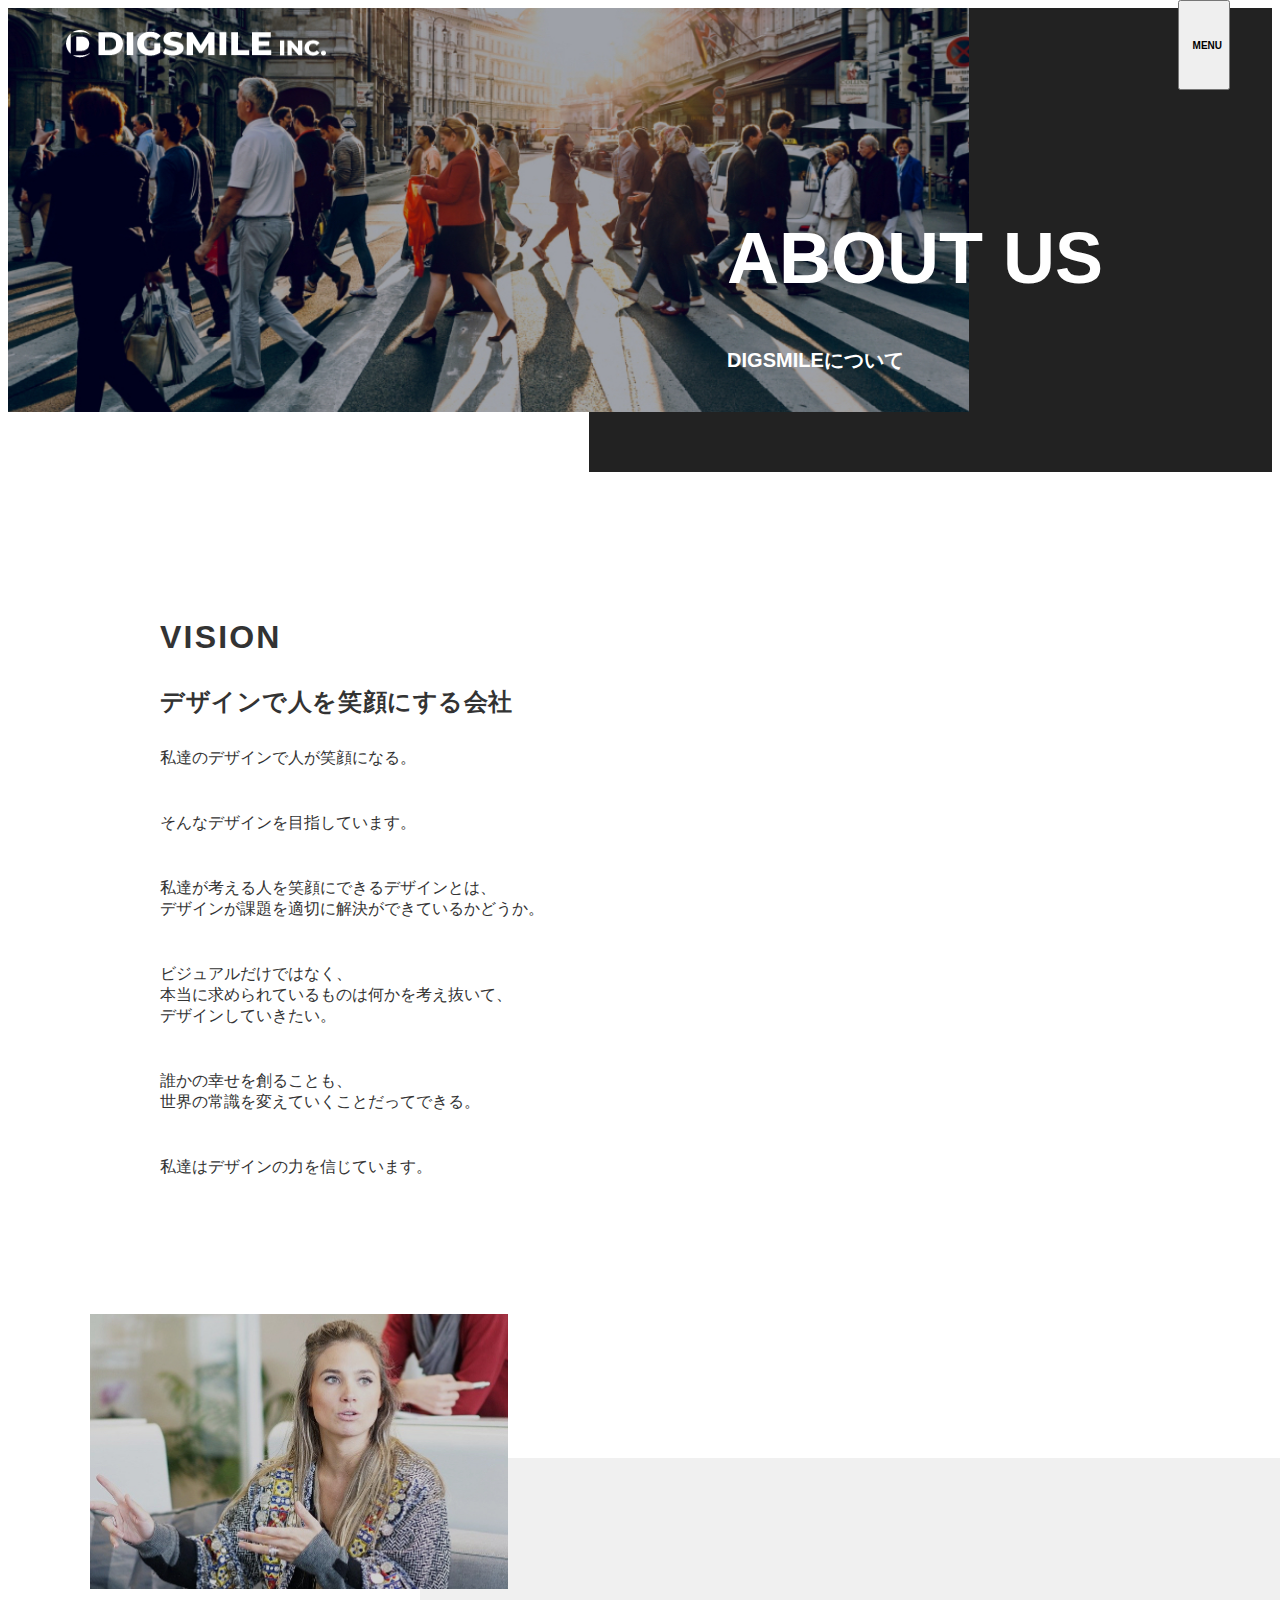
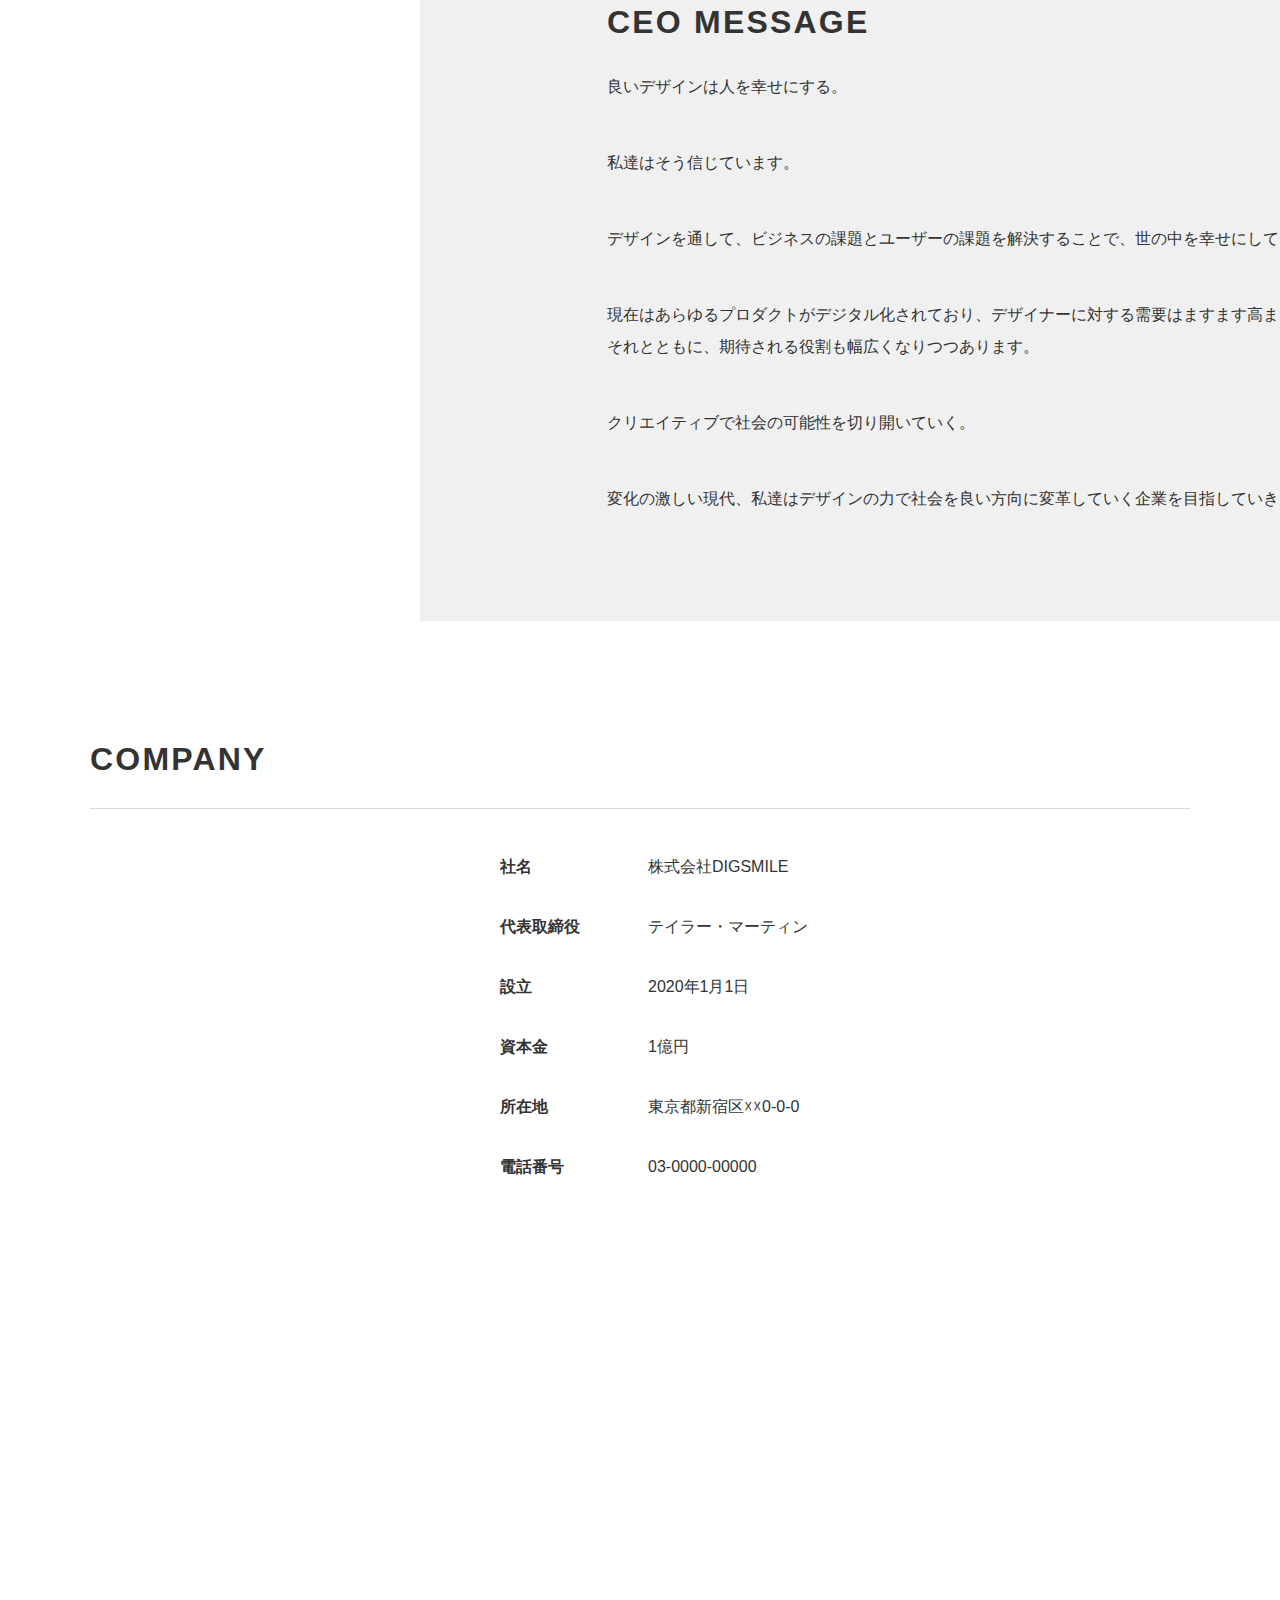
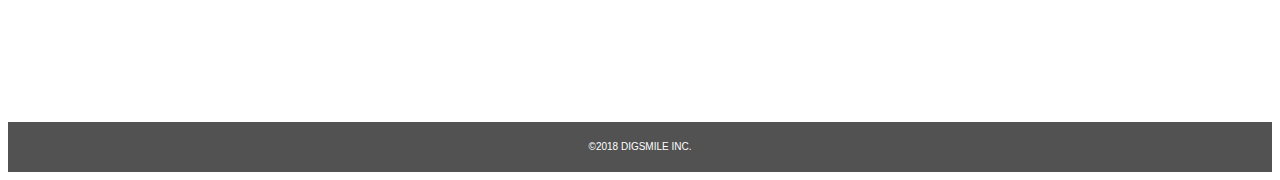
==== about/index.html @ a59a8553 "about usページPC版からスマホ版まで作成 ・scriptを外ファイルに移動" ====
<!DOCTYPE html>
<html>
  <head>
    <meta charset="utf-8">
    <meta name="description" content="">
    <meta name="author" content="エイトデザイン">
    <meta name="viewport" content="width=device-width, initial-scale=1.0">
    <title>クリスタLP | about | byエイトコーディング</title>
    <link rel="stylesheet" href="../css/destyle.css">
    <link rel="stylesheet" href="../css/stylesheet.css">
    <link rel="stylesheet" href="../css/responsive.css">
    <link rel="stylesheet" href="https://use.fontawesome.com/releases/v5.15.3/css/all.css" integrity="sha384-SZXxX4whJ79/gErwcOYf+zWLeJdY/qpuqC4cAa9rOGUstPomtqpuNWT9wdPEn2fk" crossorigin="anonymous">
  </head>

  <body>

    <!-- ■ヘッダー -->
    <header>
      <!-- ロゴ -->
      <img src="../images/site-logo.png" alt="" class="headLogo">

      <!-- ハンバーガーメニュー -->
      <button class="menu" id="menu">
        <h4><i class="menuBar fas fa-bars"></i>MENU</h4>
      </button>

      <!-- ナビゲーションメニュー -->
      <nav class="nav_menu">
        <img src="../images/navLogo.png" alt="ロゴ">
        <a href="#vision">VISION</a>
        <a href="#ceo_message">CEO MESSAGE</a>
        <a href="#company">COMPANY</a>
        <a href="../index.html">GO HOME</a>
        
      </nav>

      <!-- 背景マスク要素 -->
      <span class="burger-musk"></span>
    </header>

    <!-- ■FV -->
    <section class="about_sec01">

      <!-- FVメインイメージ -->
      <div class="boxbackground">

        <div class="fv_text">
          <h1>ABOUT US</h1>
          <p>DIGSMILEについて</p>
        </div>

      </div>
    </section>

    <!-- ■VISION -->
    <section class="about_sec02" id="vision">
      <div class="container">

        <h2 class="subTitle">VISION</h2>

        <h3>デザインで人を笑顔にする会社</h3>

        <p>私達のデザインで人が笑顔になる。</p>

        <p>そんなデザインを目指しています。</p>

        <p>私達が考える人を笑顔にできるデザインとは、<br>
          デザインが課題を適切に解決ができているかどうか。</p>

        <p>ビジュアルだけではなく、<br>
          本当に求められているものは何かを考え抜いて、<br>
          デザインしていきたい。</p>
          
        <p>誰かの幸せを創ることも、<br>
          世界の常識を変えていくことだってできる。</p>
          
        <p>私達はデザインの力を信じています。</p>
          
      </div>

    </section>

    <!-- ■CEO MESSAGE -->
    <section class="about_sec03" id="ceo_message">
      <div class="container">
        <div class="messageImg"></div>

        <div class="ceoMessageText_wrapper bgGray">
          <h2 class="subTitle">CEO MESSAGE</h2>
          <p>良いデザインは人を幸せにする。</p>
          <p>私達はそう信じています。</p>
          <p>デザインを通して、ビジネスの課題とユーザーの課題を解決することで、世の中を幸せにしていきたい。</p>
          <p>現在はあらゆるプロダクトがデジタル化されており、デザイナーに対する需要はますます高まっています。それとともに、期待される役割も幅広くなりつつあります。</p>
          <p>クリエイティブで社会の可能性を切り開いていく。</p>
          <p>変化の激しい現代、私達はデザインの力で社会を良い方向に変革していく企業を目指していきます。</p>

        </div>

      </div>

    </section>

    <!-- ■COMPANY -->
    <section class="about_sec04" id="company">
      <div class="container">
        <h2 class="subTitle">COMPANY</h2>

        <div class="companyDetails">
          <table>
            <tr>
              <th>社名</th>
              <td>株式会社DIGSMILE</td>
            </tr>
            <tr>
              <th>代表取締役</th>
              <td>テイラー・マーティン</td>
            </tr>
            <tr>
              <th>設立</th>
              <td>2020年1月1日</td>
            </tr>
            <tr>
              <th>資本金</th>
              <td>1億円</td>
            </tr>
            <tr>
              <th>所在地</th>
              <td>東京都新宿区☓☓0-0-0</td>
            </tr>
            <tr>
              <th>電話番号</th>
              <td>03-0000-00000</td>
            </tr>
          </table>
          
        </div>

        <iframe src="https://www.google.com/maps/embed?pb=!1m18!1m12!1m3!1d103680.06391303611!2d139.63915710915873!3d35.70156846284405!2m3!1f0!2f0!3f0!3m2!1i1024!2i768!4f13.1!3m3!1m2!1s0x60188d2059b7fd4b%3A0xec61c68fe232efd2!2z5p2x5Lqs6YO95paw5a6_5Yy6!5e0!3m2!1sja!2sjp!4v1624422711307!5m2!1sja!2sjp" width="100%" style="border:0;" allowfullscreen="" loading="lazy"></iframe>

      </div>
    </section>


    <!-- ■フッター -->
    <footer>
      <p>©2018 DIGSMILE INC.</p>
    </footer>

    <script src="https://code.jquery.com/jquery-3.6.0.min.js" integrity="sha256-/xUj+3OJU5yExlq6GSYGSHk7tPXikynS7ogEvDej/m4=" crossorigin="anonymous"></script>
    <script src="../js/script.js"></script>

  </body>
</html>
---- css/stylesheet.css ----
@charset "UTF-8";
body {
  font-family: Montserrat, "Noto Sans JP", sans-serif;
  text-align: center;
  color: #333333;
}

body p, body a, body td {
  font-family: "Noto Sans JP", 游ゴシック体, sans-serif;
}

body .nav_menu > a {
  font-family: Montserrat, "Noto Sans JP", sans-serif;
}

body .container {
  max-width: 1100px;
  margin: 0 auto;
}

.subTitle {
  font-size: 32px;
  letter-spacing: 2.2px;
}

.readmoreBtn {
  display: inline-block;
  width: 160px;
  height: 36px;
  line-height: 36px;
  text-align: center;
  background: black;
  color: white;
  font-size: 12px;
}

.bgGray {
  background-color: #F0F0F0;
}

body.noscroll {
  overflow: hidden;
}

.nav_menu.open {
  -webkit-transform: translateX(0);
          transform: translateX(0);
  opacity: 1;
  -webkit-transition: opacity .3s,-webkit-transform .3s;
  transition: opacity .3s,-webkit-transform .3s;
  transition: transform .3s,opacity .3s;
  transition: transform .3s,opacity .3s,-webkit-transform .3s;
}

.burger-musk {
  display: none;
  height: 100vh;
  width: 100vw;
  position: fixed;
  top: 0;
  left: 0;
  background-color: rgba(0, 0, 0, 0.5);
  z-index: 1;
}

header {
  position: fixed;
  top: 0px;
  z-index: 10;
  background-color: rgba(0, 0, 0, 0);
  color: #fff;
  line-height: 90px;
  height: 90px;
  width: 100%;
  display: -webkit-box;
  display: -ms-flexbox;
  display: flex;
  -webkit-box-pack: justify;
      -ms-flex-pack: justify;
          justify-content: space-between;
}

header .headLogo {
  width: 260px;
  height: 28.2px;
  margin-top: 30px;
  margin-left: 58px;
}

header .menu {
  z-index: 10;
  margin-right: 58px;
  font-weight: bold;
}

header .menu h4 {
  font-size: 10px;
}

header .menu h4 .menuBar {
  margin-right: 7px;
}

header .nav_menu {
  position: fixed;
  top: 0;
  right: 0;
  z-index: 2;
  -webkit-transform: translateX(100%);
          transform: translateX(100%);
  opacity: 0;
  -webkit-transition: opacity .3s,-webkit-transform .3s;
  transition: opacity .3s,-webkit-transform .3s;
  transition: transform .3s,opacity .3s;
  transition: transform .3s,opacity .3s,-webkit-transform .3s;
  background-color: rgba(0, 0, 0, 0.7);
  width: 520px;
  height: 100vh;
  padding-top: 180px;
  display: -webkit-box;
  display: -ms-flexbox;
  display: flex;
  -webkit-box-orient: vertical;
  -webkit-box-direction: normal;
      -ms-flex-direction: column;
          flex-direction: column;
  -webkit-box-align: center;
      -ms-flex-align: center;
          align-items: center;
  -webkit-box-pack: start;
      -ms-flex-pack: start;
          justify-content: flex-start;
  margin: 0 auto;
}

header .nav_menu img {
  width: 42px;
  height: auto;
}

header .nav_menu a {
  line-height: 55px;
  font-size: 20px;
  letter-spacing: 1.3px;
}

.sec01 {
  height: 740px;
  position: relative;
}

.sec01::before {
  content: "";
  display: block;
  position: absolute;
  top: 0;
  right: 0;
  background-color: #222;
  width: 50%;
  height: 100%;
  z-index: -1;
}

.sec01 .boxbackground {
  position: relative;
  width: 76%;
  height: 87%;
  background-image: url("../images/kv-img.jpg");
  background-size: cover;
  background-position: center;
  z-index: 1;
}

.sec01 .boxbackground::before {
  content: "";
  position: absolute;
  width: 100%;
  height: 100%;
  background: rgba(0, 0, 0, 0.34);
  top: 0;
  left: 0;
}

.sec01 .fv_text {
  position: absolute;
  top: 161px;
  right: -14%;
  text-align: left;
  color: white;
  font-size: 20px;
  font-weight: bold;
  z-index: 1;
}

.sec01 .fv_text h1 {
  font-size: 72px;
}

.sec02 {
  margin-top: 120px;
}

.sec02 .container {
  padding-left: 0;
  padding-right: 0;
}

.sec02 .container .about_boxImage {
  position: relative;
  height: 607px;
  width: 100%;
  background-image: url("../images/aboutusImage.jpg");
  background-size: cover;
  background-position: center;
}

.sec02 .container .about_boxImage::before {
  content: "";
  position: absolute;
  width: 100%;
  height: 100%;
  background: rgba(0, 0, 0, 0.27);
  top: 0;
  left: 0;
}

.sec02 .container .aboutText_wrapper {
  position: absolute;
  top: 110px;
  left: 50px;
  padding: 50px 30px;
  width: 590px;
  text-align: left;
  background: rgba(255, 255, 255, 0.95);
}

.sec02 .container .aboutText_wrapper h2 {
  padding-bottom: 25px;
}

.sec02 .container .aboutText_wrapper p {
  line-height: 2;
  font-size: 16px;
}

.sec02 .container .aboutText_wrapper .readmoreBtn {
  margin: 25px 0;
}

.sec03 {
  padding-top: 80px;
  padding-bottom: 60px;
  position: relative;
}

.sec03 .container .imageBords {
  display: -webkit-box;
  display: -ms-flexbox;
  display: flex;
}

.sec03 .container .imageBords .imageBord {
  text-align: left;
  width: 520px;
}

.sec03 .container .imageBords .imageBord h2 {
  line-height: 1.2;
  margin-bottom: 30px;
}

.sec03 .container .imageBords .imageBord .imageBox {
  background-size: cover;
  background-position: center;
  width: 100%;
  height: 350px;
}

.sec03 .container .imageBords .imageBord .worksImage {
  background-image: url("../images/worksImage.jpg");
}

.sec03 .container .imageBords .imageBord .cultureImage {
  background-image: url("../images/cultureImage.jpg");
}

.sec03 .container .imageBords .imageBord p {
  font-size: 16px;
  margin: 30px 0;
}

.sec03 .container .imageBords .imageBord .readmoreBtn {
  margin: 0;
}

.sec03 .container .imageBords .imageBord + .imageBord {
  margin-left: 60px;
}

.sec03::before {
  content: "";
  display: block;
  position: absolute;
  left: 0;
  bottom: 0;
  background-color: #F0F0F0;
  width: 100%;
  height: 771px;
  z-index: -1;
}

.sec04 {
  padding: 60px 0;
}

.sec04 .container {
  margin: 0 auto;
  text-align: left;
}

.sec04 .container .topicsList {
  margin-left: 400px;
}

.sec04 .container .topicsList .topics {
  margin-top: 32px;
  padding-bottom: 12px;
  border-bottom: 1px solid #DDDDDD;
}

.sec04 .container .topicsList .topics .topicsDate {
  font-size: 10px;
  color: #CECECE;
  margin-bottom: 13px;
}

.sec04 .container .positionRight {
  text-align: right;
}

.sec04 .container .positionRight .readmoreBtn {
  margin-top: 30px;
}

.sec05 {
  padding: 60px 0 120px;
}

.sec05 .container .contact_wrapper {
  display: -webkit-box;
  display: -ms-flexbox;
  display: flex;
  -webkit-box-pack: justify;
      -ms-flex-pack: justify;
          justify-content: space-between;
}

.sec05 .container .contact_wrapper .contactText_wrapper {
  margin-top: 72px;
  margin-right: 80px;
  text-align: left;
}

.sec05 .container .contact_wrapper .contactText_wrapper .subTitle {
  margin-bottom: 30px;
}

.sec05 .container .contact_wrapper .contactText_wrapper p {
  line-height: 2;
}

.sec05 .container .contact_wrapper .contactText_wrapper .readmoreBtn {
  margin-top: 30px;
}

.sec05 .container .contact_wrapper .contactImage {
  position: relative;
  width: 93%;
  padding-top: 35%;
  background-image: url("../images/contactImage.jpg");
  background-size: cover;
  background-position: top;
}

.sec05 .container .contact_wrapper .contactImage::before {
  content: "";
  position: absolute;
  width: 100%;
  height: 100%;
  background: rgba(0, 0, 0, 0.26);
  top: 0;
  left: 0;
}

footer {
  background-color: #525252;
  color: #fff;
  height: 50px;
  line-height: 50px;
  font-size: 10px;
}

.about_sec01 {
  height: 464px;
  position: relative;
}

.about_sec01::before {
  content: "";
  display: block;
  position: absolute;
  top: 0;
  right: 0;
  background-color: #222;
  width: 54%;
  height: 100%;
  z-index: -1;
}

.about_sec01 .boxbackground {
  position: relative;
  width: 76%;
  height: 87%;
  background-image: url("../images/heading-img.jpg");
  background-size: cover;
  background-position: center;
  z-index: 1;
}

.about_sec01 .fv_text {
  position: absolute;
  top: 161px;
  right: -14%;
  text-align: left;
  color: white;
  font-size: 20px;
  font-weight: bold;
  z-index: 1;
}

.about_sec01 .fv_text h1 {
  font-size: 72px;
}

.about_sec02 .container {
  padding: 120px 0 120px 140px;
  text-align: left;
}

.about_sec02 .container .subTitle {
  margin-bottom: 30px;
}

.about_sec02 .container h3 {
  font-size: 24px;
  font-weight: bold;
  letter-spacing: 0.024em;
  margin-bottom: 30px;
}

.about_sec02 .container p + p {
  margin-top: 44px;
}

.about_sec03 {
  margin-bottom: 120px;
}

.about_sec03 .container .messageImg {
  position: relative;
  height: 144px;
}

.about_sec03 .container .messageImg::before {
  content: "";
  background-image: url(../images/ceo-img.jpg);
  background-position: center;
  background-size: cover;
  width: 38%;
  padding-top: 25%;
  position: absolute;
  top: 0;
  left: 0;
  z-index: 1;
}

.about_sec03 .container .ceoMessageText_wrapper {
  text-align: left;
  padding: 120px 17% 90px;
  margin-left: 30%;
  width: 70%;
}

.about_sec03 .container .ceoMessageText_wrapper .subTitle {
  margin-bottom: 30px;
}

.about_sec03 .container .ceoMessageText_wrapper p {
  line-height: 2;
}

.about_sec03 .container .ceoMessageText_wrapper p + p {
  margin-top: 44px;
}

.about_sec04 {
  margin-bottom: 120px;
}

.about_sec04 .container {
  text-align: left;
}

.about_sec04 .container .subTitle {
  padding-bottom: 30px;
  border-bottom: 1px solid #DDDDDD;
}

.about_sec04 .container .companyDetails {
  margin-left: 37%;
  margin-bottom: 40px;
}

.about_sec04 .container .companyDetails table {
  width: 100%;
}

.about_sec04 .container .companyDetails table tr {
  height: 56px;
  line-height: 56px;
  border-bottom: 1px solid #DDDDDD;
}

.about_sec04 .container .companyDetails table tr th {
  width: 144px;
}

.about_sec04 .container iframe {
  height: 360px;
}
/*# sourceMappingURL=stylesheet.css.map */
---- css/responsive.css ----
@media (max-width: 1100px) and (min-width: 767px) {
  .container {
    max-width: 90%;
    padding: 0 5%;
  }
}

@media (max-width: 768px) {
  header .headLogo {
    width: 189px;
    height: 20.6px;
    margin-top: 33px;
    margin-left: 30px;
  }
  header .nav_menu {
    width: 70vw;
  }
  .sec01 {
    height: 1024px;
  }
  .sec01::before {
    width: 73%;
  }
  .sec01 .boxbackground {
    width: 78%;
  }
  .sec01 .fv_text {
    top: 330px;
    right: -14%;
    font-size: 16px;
  }
  .sec01 .fv_text h1 {
    font-size: 56px;
  }
  .sec02 .container .about_boxImage {
    width: 100%;
  }
  .sec02 .container .aboutText_wrapper {
    top: auto;
    left: auto;
    margin: 7% 10%;
    padding: auto;
    width: 80%;
  }
  .sec02 .container .aboutText_wrapper h2 {
    padding-bottom: 25px;
  }
  .sec02 .container .aboutText_wrapper p {
    line-height: 2;
    font-size: 16px;
  }
  .sec02 .container .aboutText_wrapper .readmoreBtn {
    margin: 25px 0;
  }
  .sec03 {
    padding-top: 80px;
    padding-bottom: 60px;
  }
  .sec03 .container .imageBords {
    -webkit-box-orient: vertical;
    -webkit-box-direction: normal;
        -ms-flex-direction: column;
            flex-direction: column;
  }
  .sec03 .container .imageBords .imageBord {
    margin: 0 10%;
    width: 80%;
  }
  .sec03 .container .imageBords .imageBord .imageBox {
    height: 350px;
  }
  .sec03 .container .imageBords .imageBord .readmoreBtn {
    margin: 0;
  }
  .sec03 .container .imageBords .imageBord + .imageBord {
    margin-left: 10%;
    margin-top: 80px;
  }
  .sec03::before {
    height: 100%;
  }
  .sec04 {
    padding: 40px 0;
  }
  .sec04 .container {
    margin: 0 10%;
  }
  .sec04 .container .topicsList {
    margin-left: 0;
  }
  .sec04 .container .positionRight {
    text-align: left;
  }
  .sec05 {
    padding: 40px 0 80px;
  }
  .sec05 .container .contact_wrapper {
    -webkit-box-orient: vertical;
    -webkit-box-direction: reverse;
        -ms-flex-direction: column-reverse;
            flex-direction: column-reverse;
  }
  .sec05 .container .contact_wrapper .contactText_wrapper {
    margin-top: 30px;
    margin-right: 80px;
    text-align: left;
  }
  .sec05 .container .contact_wrapper .contactText_wrapper .subTitle {
    margin-bottom: 30px;
  }
  .sec05 .container .contact_wrapper .contactText_wrapper p {
    line-height: 2;
  }
  .sec05 .container .contact_wrapper .contactText_wrapper .readmoreBtn {
    margin-top: 30px;
  }
  .sec05 .container .contact_wrapper .contactImage {
    width: 84%;
    height: 390px;
  }
  .about_sec01 {
    height: 615px;
  }
  .about_sec01 .fv_text {
    top: 220px;
  }
  .about_sec01 .fv_text h1 {
    font-size: 52px;
  }
  .about_sec01 .fv_text p {
    font-size: 16px;
  }
  .about_sec02 .container {
    padding: 80px 0 80px 150px;
  }
  .about_sec02 .container h3 {
    font-size: 24px;
    font-weight: normal;
  }
  .about_sec02 .container p {
    font-size: 14px;
  }
  .about_sec02 .container p + p {
    margin-top: 30px;
  }
  .about_sec03 {
    margin-bottom: 80px;
  }
  .about_sec03 .container {
    padding: 0 4%;
  }
  .about_sec03 .container .messageImg {
    position: relative;
    height: 131px;
  }
  .about_sec03 .container .messageImg::before {
    width: 46%;
    padding-top: 31%;
  }
  .about_sec03 .container .ceoMessageText_wrapper {
    padding: 110px 6% 90px;
  }
  .about_sec03 .container .ceoMessageText_wrapper .subTitle {
    margin-bottom: 30px;
  }
  .about_sec03 .container .ceoMessageText_wrapper p {
    line-height: 1.7;
  }
  .about_sec03 .container .ceoMessageText_wrapper p + p {
    margin-top: 40px;
  }
  .about_sec04 {
    margin-bottom: 80px;
  }
  .about_sec04 .container {
    padding: 0 4%;
  }
  .about_sec04 .container .companyDetails table tr th {
    font-weight: normal;
  }
  .about_sec04 .container iframe {
    height: 230px;
  }
}

@media (max-width: 375px) {
  .subTitle {
    font-size: 28px;
    letter-spacing: 2.2px;
  }
  .readmoreBtn {
    width: 160px;
    height: 36px;
    line-height: 36px;
    font-size: 12px;
  }
  header {
    line-height: 60px;
    height: 60px;
  }
  header .headLogo {
    width: 189px;
    height: 20.6px;
    margin-top: 19.8px;
    margin-left: 15px;
  }
  header .menu {
    margin-right: 15px;
  }
  header .nav_menu {
    width: 100vw;
  }
  .sec01 {
    height: 667px;
  }
  .sec01::before {
    width: 73%;
  }
  .sec01 .boxbackground {
    width: 75%;
    height: 87%;
  }
  .sec01 .fv_text {
    top: 178px;
    right: -21%;
    font-size: 16px;
  }
  .sec01 .fv_text h1 {
    font-size: 56px;
  }
  .sec02 {
    margin-top: 78px;
  }
  .sec02 .container .about_boxImage {
    height: 541px;
    width: 100%;
  }
  .sec02 .container .aboutText_wrapper {
    margin: 13% 3%;
    padding: 50px 15px 50px 30px;
    height: auto;
    width: 94%;
  }
  .sec02 .container .aboutText_wrapper h2 {
    padding-bottom: 25px;
  }
  .sec02 .container .aboutText_wrapper p {
    font-size: 14px;
  }
  .sec02 .container .aboutText_wrapper .readmoreBtn {
    margin: 0;
    margin-top: 25px;
  }
  .sec03 {
    padding-top: 40px;
    padding-bottom: 0;
  }
  .sec03 .container .imageBords .imageBord {
    padding-bottom: 40px;
    margin: 0 3%;
    width: 94%;
  }
  .sec03 .container .imageBords .imageBord .imageBox {
    height: 0;
    padding-top: 65%;
  }
  .sec03 .container .imageBords .imageBord .readmoreBtn {
    margin: 0;
  }
  .sec03 .container .imageBords .imageBord + .imageBord {
    margin-left: 3%;
    margin-top: 0;
  }
  .sec04 .container {
    margin: 0 3%;
  }
  .sec04 .container .topicsList {
    margin-top: 32px;
  }
  .sec04 .container .topicsList .topics {
    margin-top: 0;
    margin-bottom: 24px;
  }
  .sec04 .container .topicsList .topics p {
    font-size: 12px;
  }
  .sec04 .container .positionRight .readmoreBtn {
    margin-top: 6px;
  }
  .sec05 .container {
    padding: 40px 3% 40px;
  }
  .sec05 .container .contact_wrapper .contactText_wrapper {
    margin-right: 0;
  }
  .sec05 .container .contact_wrapper .contactImage {
    width: 100%;
    height: 0;
    padding-top: 67%;
  }
  .about_sec01 {
    height: 449px;
  }
  .about_sec01 .fv_text {
    top: 149px;
    right: -19%;
  }
  .about_sec02 .container {
    padding: 80px 4% 80px;
  }
  .about_sec03 {
    margin-bottom: 80px;
  }
  .about_sec03 .container {
    padding: 0 4%;
  }
  .about_sec03 .container .messageImg {
    height: 131px;
  }
  .about_sec03 .container .messageImg::before {
    width: 100%;
    padding-top: 71%;
    left: -4%;
  }
  .about_sec03 .container .ceoMessageText_wrapper {
    padding: 126px 6% 80px;
    margin-left: auto;
    width: auto;
  }
  .about_sec03 .container .ceoMessageText_wrapper .subTitle {
    margin-bottom: 30px;
  }
  .about_sec03 .container .ceoMessageText_wrapper p + p {
    margin-top: 40px;
  }
  .about_sec04 .container .companyDetails {
    margin-left: auto;
  }
  .about_sec04 .container iframe {
    height: 470px;
  }
}
/*# sourceMappingURL=responsive.css.map */
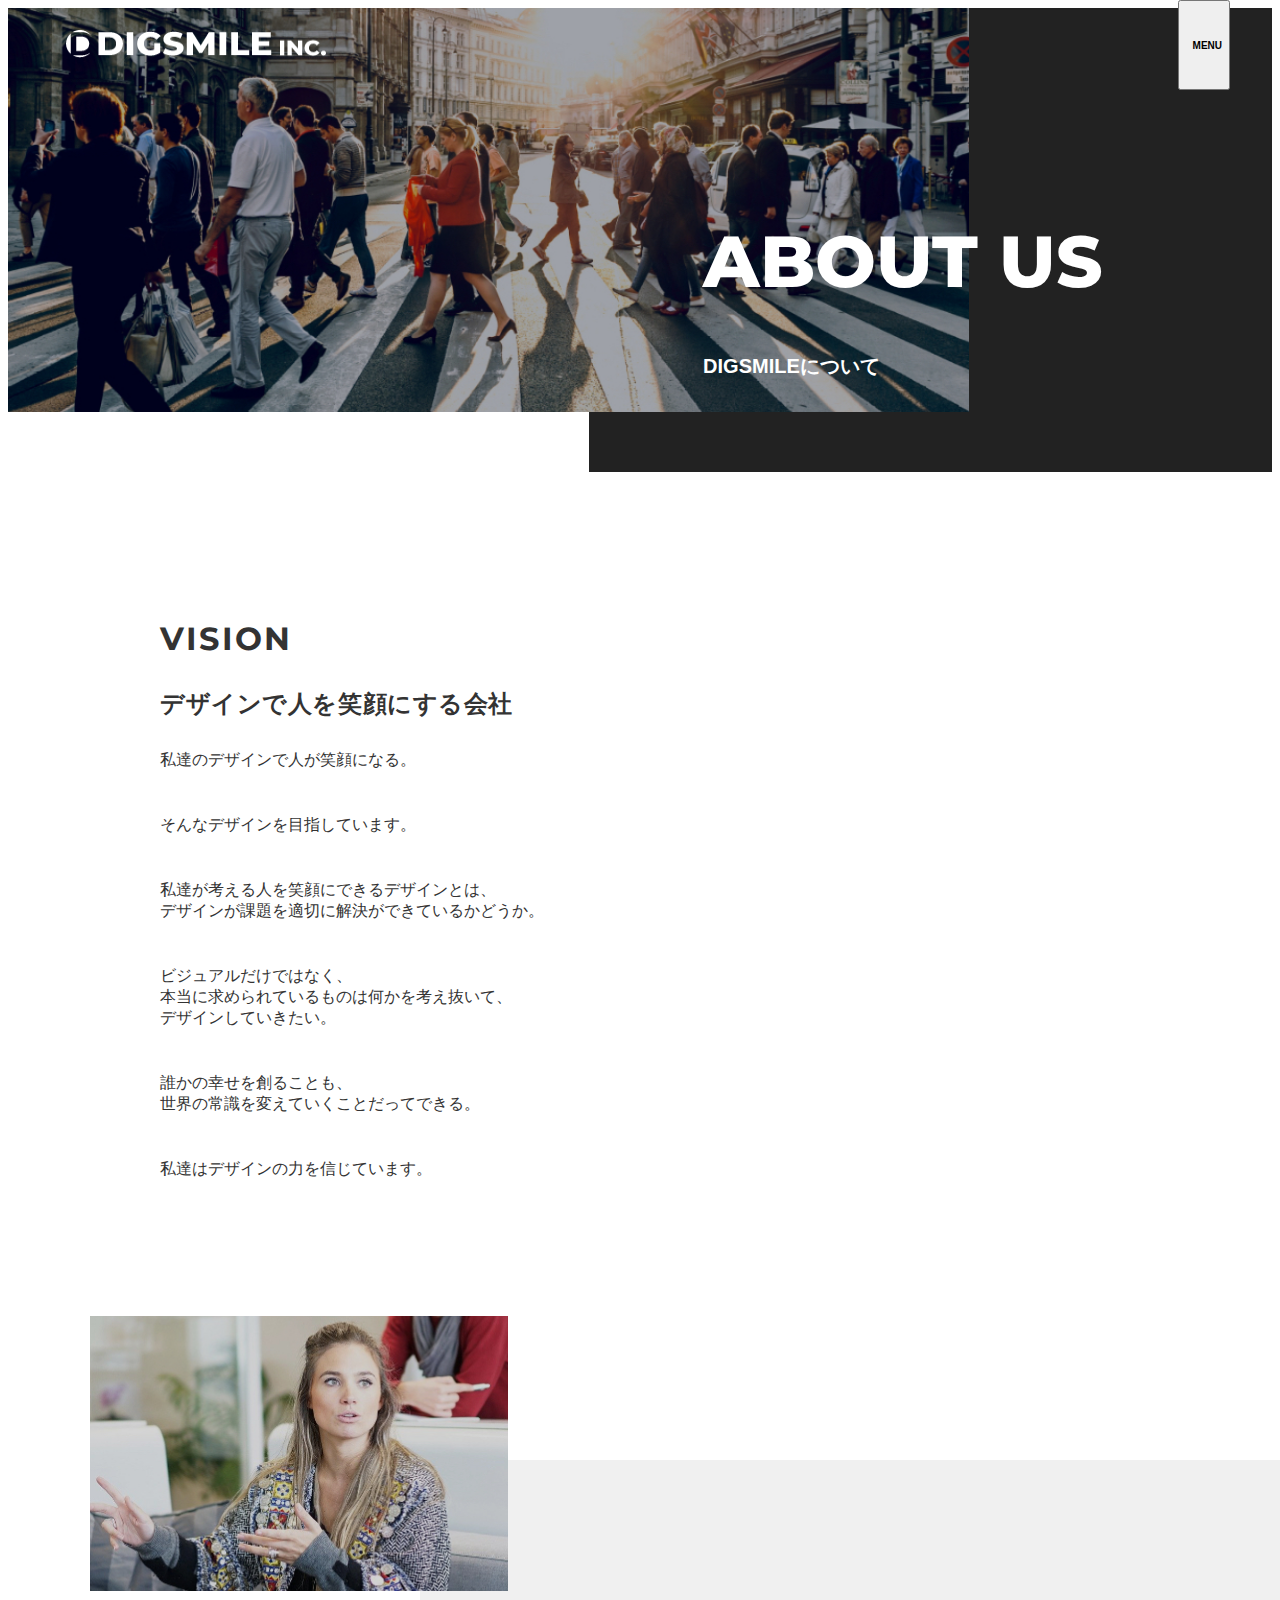
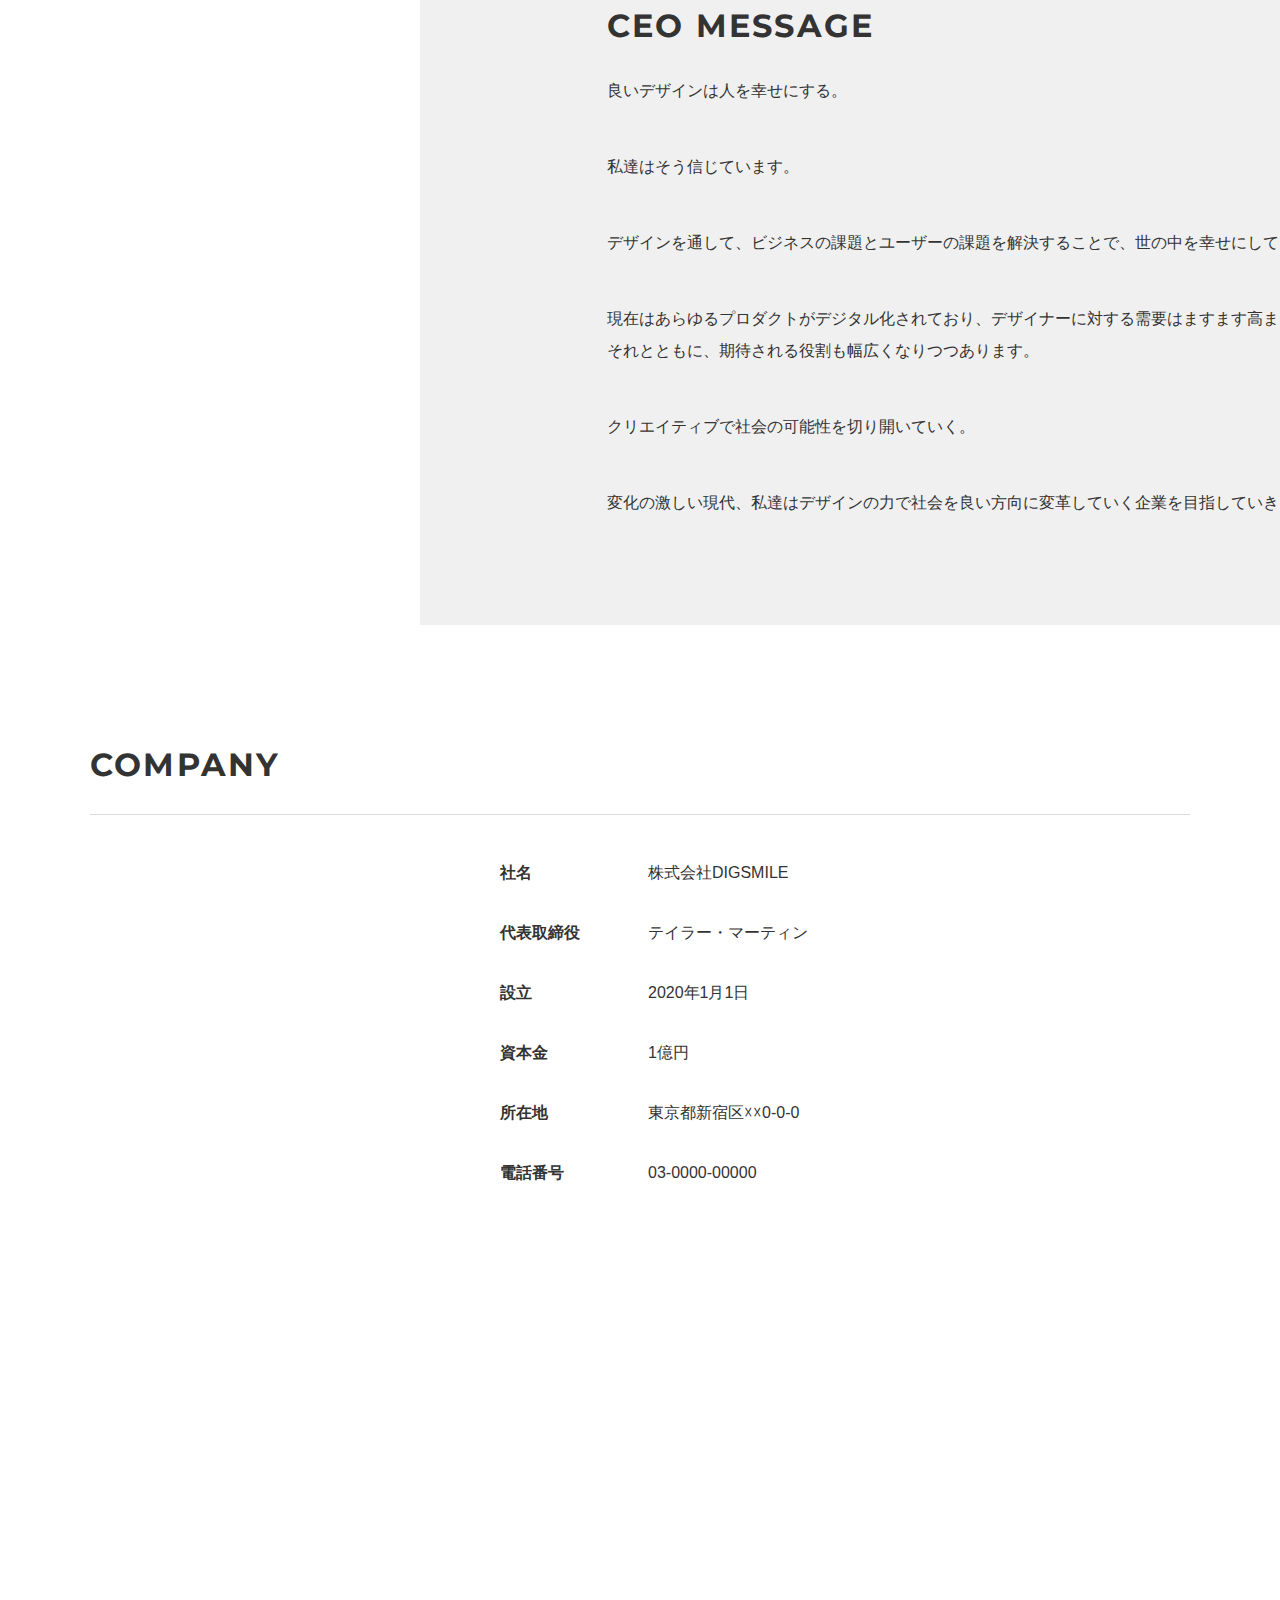
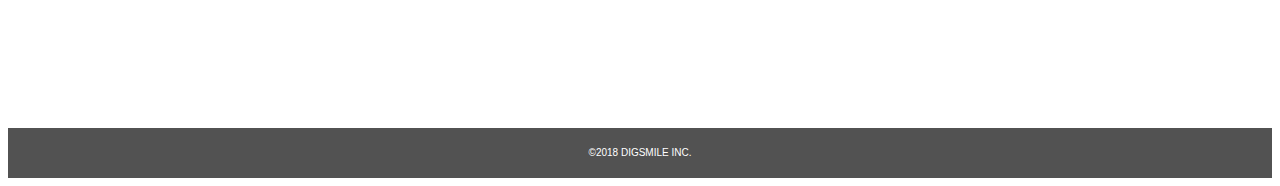
==== commit d3d7378f: "googleFonts適用" ====
--- a/about/index.html
+++ b/about/index.html
@@ -10,8 +10,14 @@
     <link rel="stylesheet" href="../css/stylesheet.css">
     <link rel="stylesheet" href="../css/responsive.css">
     <link rel="stylesheet" href="https://use.fontawesome.com/releases/v5.15.3/css/all.css" integrity="sha384-SZXxX4whJ79/gErwcOYf+zWLeJdY/qpuqC4cAa9rOGUstPomtqpuNWT9wdPEn2fk" crossorigin="anonymous">
+
+    <!-- googleFonts -->
+    <link rel="preconnect" href="https://fonts.googleapis.com">
+    <link rel="preconnect" href="https://fonts.gstatic.com" crossorigin>
+    <link href="https://fonts.googleapis.com/css2?family=Montserrat:wght@400;500;600;700;800;900&family=Noto+Sans+JP:wght@400;500;700&display=swap" rel="stylesheet">
   </head>
 
+  <!-- 何故かこのぺージがGitHubPagesで404になる -->
   <body>
 
     <!-- ■ヘッダー -->
@@ -39,7 +45,7 @@
     </header>
 
     <!-- ■FV -->
-    <section class="about_sec01">
+    <section class="about_sec01 subPageFv">
 
       <!-- FVメインイメージ -->
       <div class="boxbackground">
--- a/css/stylesheet.css
+++ b/css/stylesheet.css
@@ -1,16 +1,20 @@
 @charset "UTF-8";
 body {
-  font-family: Montserrat, "Noto Sans JP", sans-serif;
+  font-family: Montserrat, "Noto Sans", sans-serif;
   text-align: center;
   color: #333333;
 }
 
-body p, body a, body td {
-  font-family: "Noto Sans JP", 游ゴシック体, sans-serif;
+body p, body a, body td, body textarea, body .textBox, body label {
+  font-family: "Noto Sans", 游ゴシック体, sans-serif;
 }
 
 body .nav_menu > a {
-  font-family: Montserrat, "Noto Sans JP", sans-serif;
+  font-family: Montserrat, "Noto Sans", sans-serif;
+}
+
+body .Montserrat {
+  font-family: Montserrat;
 }
 
 body .container {
@@ -20,6 +24,7 @@
 
 .subTitle {
   font-size: 32px;
+  font-weight: bold;
   letter-spacing: 2.2px;
 }
 
@@ -32,6 +37,40 @@
   background: black;
   color: white;
   font-size: 12px;
+  position: relative;
+  z-index: 2;
+  overflow: hidden;
+  border: 1px solid #333;
+}
+
+.readmoreBtn:hover {
+  color: #333;
+}
+
+.readmoreBtn::after {
+  top: 0;
+  left: -100%;
+  width: 100%;
+  height: 100%;
+}
+
+.readmoreBtn:hover::after {
+  left: 0;
+  background-color: #fff;
+}
+
+.readmoreBtn::before, .readmoreBtn::after {
+  position: absolute;
+  z-index: -1;
+  display: block;
+  content: '';
+}
+
+.readmoreBtn, .readmoreBtn::before, .readmoreBtn::after {
+  -webkit-box-sizing: border-box;
+  box-sizing: border-box;
+  -webkit-transition: all .3s;
+  transition: all .3s;
 }
 
 .bgGray {
@@ -109,10 +148,6 @@
   -webkit-transform: translateX(100%);
           transform: translateX(100%);
   opacity: 0;
-  -webkit-transition: opacity .3s,-webkit-transform .3s;
-  transition: opacity .3s,-webkit-transform .3s;
-  transition: transform .3s,opacity .3s;
-  transition: transform .3s,opacity .3s,-webkit-transform .3s;
   background-color: rgba(0, 0, 0, 0.7);
   width: 520px;
   height: 100vh;
@@ -141,6 +176,7 @@
 header .nav_menu a {
   line-height: 55px;
   font-size: 20px;
+  font-weight: bold;
   letter-spacing: 1.3px;
 }
 
@@ -194,6 +230,7 @@
 
 .sec01 .fv_text h1 {
   font-size: 72px;
+  font-weight: 800;
 }
 
 .sec02 {
@@ -400,12 +437,12 @@
   font-size: 10px;
 }
 
-.about_sec01 {
+.subPageFv {
   height: 464px;
   position: relative;
 }
 
-.about_sec01::before {
+.subPageFv::before {
   content: "";
   display: block;
   position: absolute;
@@ -417,17 +454,16 @@
   z-index: -1;
 }
 
-.about_sec01 .boxbackground {
+.subPageFv .boxbackground {
   position: relative;
   width: 76%;
   height: 87%;
-  background-image: url("../images/heading-img.jpg");
   background-size: cover;
   background-position: center;
   z-index: 1;
 }
 
-.about_sec01 .fv_text {
+.subPageFv .fv_text {
   position: absolute;
   top: 161px;
   right: -14%;
@@ -438,8 +474,13 @@
   z-index: 1;
 }
 
-.about_sec01 .fv_text h1 {
+.subPageFv .fv_text h1 {
   font-size: 72px;
+  font-weight: 800;
+}
+
+.about_sec01 .boxbackground {
+  background-image: url("../images/heading-img.jpg");
 }
 
 .about_sec02 .container {
@@ -538,4 +579,103 @@
 .about_sec04 .container iframe {
   height: 360px;
 }
+
+.contact_sec01 .boxbackground {
+  background-image: url("../images/heading-img_contact.jpg");
+}
+
+.contact_sec02 .container {
+  padding: 120px 0;
+  width: 700px;
+  max-width: none;
+  text-align: left;
+}
+
+.contact_sec02 .container p {
+  letter-spacing: 0.04em;
+  line-height: 1.5;
+}
+
+.contact_sec02 .container .formTitle {
+  margin-bottom: 8px;
+}
+
+.contact_sec02 .container .formDetail {
+  margin-bottom: 55px;
+}
+
+.contact_sec02 .container .flexRadio {
+  display: -webkit-box;
+  display: -ms-flexbox;
+  display: flex;
+  padding: 8px;
+}
+
+.contact_sec02 .container .flexRadio label {
+  width: 110px;
+}
+
+.contact_sec02 .container .flexRadio input {
+  margin: 0 5px;
+}
+
+.contact_sec02 .container .textBox {
+  border: 1px solid #333333;
+  width: 100%;
+  height: 41px;
+  padding: 10px;
+}
+
+.contact_sec02 .container .next_margin {
+  margin-bottom: 40px;
+}
+
+.contact_sec02 .container textarea {
+  border: 1px solid #333333;
+  width: 100%;
+  padding: 10px;
+  letter-spacing: 0.04em;
+  line-height: 1.5;
+}
+
+.contact_sec02 .container #tArea_contactDetail {
+  height: 212px;
+}
+
+.contact_sec02 .container #tArea_praibacyPolicy {
+  height: 242px;
+}
+
+.contact_sec02 .container .socialCB {
+  width: 1em;
+  height: 1em;
+  margin-right: 6px;
+}
+
+.contact_sec02 .container .submitBtn {
+  background-color: #333333;
+  color: #fff;
+  width: 160px;
+  height: 36px;
+  letter-spacing: 0.04em;
+}
+
+.importantIcon {
+  position: relative;
+}
+
+.importantIcon::after {
+  content: "必須";
+  background-color: #333333;
+  color: #fff;
+  font-size: 12px;
+  margin-left: 5px;
+  padding: 3px 5px;
+  position: absolute;
+  top: -1px;
+}
+
+.positionCenter {
+  text-align: center;
+}
 /*# sourceMappingURL=stylesheet.css.map */--- a/css/responsive.css
+++ b/css/responsive.css
@@ -118,16 +118,16 @@
     width: 84%;
     height: 390px;
   }
-  .about_sec01 {
+  .subPageFv {
     height: 615px;
   }
-  .about_sec01 .fv_text {
+  .subPageFv .fv_text {
     top: 220px;
   }
-  .about_sec01 .fv_text h1 {
+  .subPageFv .fv_text h1 {
     font-size: 52px;
   }
-  .about_sec01 .fv_text p {
+  .subPageFv .fv_text p {
     font-size: 16px;
   }
   .about_sec02 .container {
@@ -180,6 +180,13 @@
   }
   .about_sec04 .container iframe {
     height: 230px;
+  }
+  .contact_sec02 .container {
+    padding: 135px 5% 197px;
+    width: 90%;
+  }
+  .contact_sec02 .container .formDetail {
+    margin-bottom: 20px;
   }
 }
 
@@ -298,10 +305,10 @@
     height: 0;
     padding-top: 67%;
   }
-  .about_sec01 {
+  .subPageFv {
     height: 449px;
   }
-  .about_sec01 .fv_text {
+  .subPageFv .fv_text {
     top: 149px;
     right: -19%;
   }
@@ -339,5 +346,35 @@
   .about_sec04 .container iframe {
     height: 470px;
   }
+  .contact_sec01 {
+    height: 365px;
+  }
+  .contact_sec01 .boxbackground {
+    height: 270px;
+    background-image: url(../images/fv_image_contact_sp.jpg);
+  }
+  .contact_sec01 .boxbackground .fv_text p {
+    text-align: right;
+  }
+  .contact_sec02 .container {
+    padding: 80px 3%;
+    width: 94%;
+  }
+  .contact_sec02 .container .formDetail {
+    margin-bottom: 20px;
+  }
+  .contact_sec02 .container .flexRadio {
+    -webkit-box-orient: vertical;
+    -webkit-box-direction: normal;
+        -ms-flex-direction: column;
+            flex-direction: column;
+  }
+  .contact_sec02 .container .flexRadio label {
+    margin-top: 15px;
+  }
+  .contact_sec02 .container .textBox {
+    height: 48px;
+    font-size: 20px;
+  }
 }
 /*# sourceMappingURL=responsive.css.map */